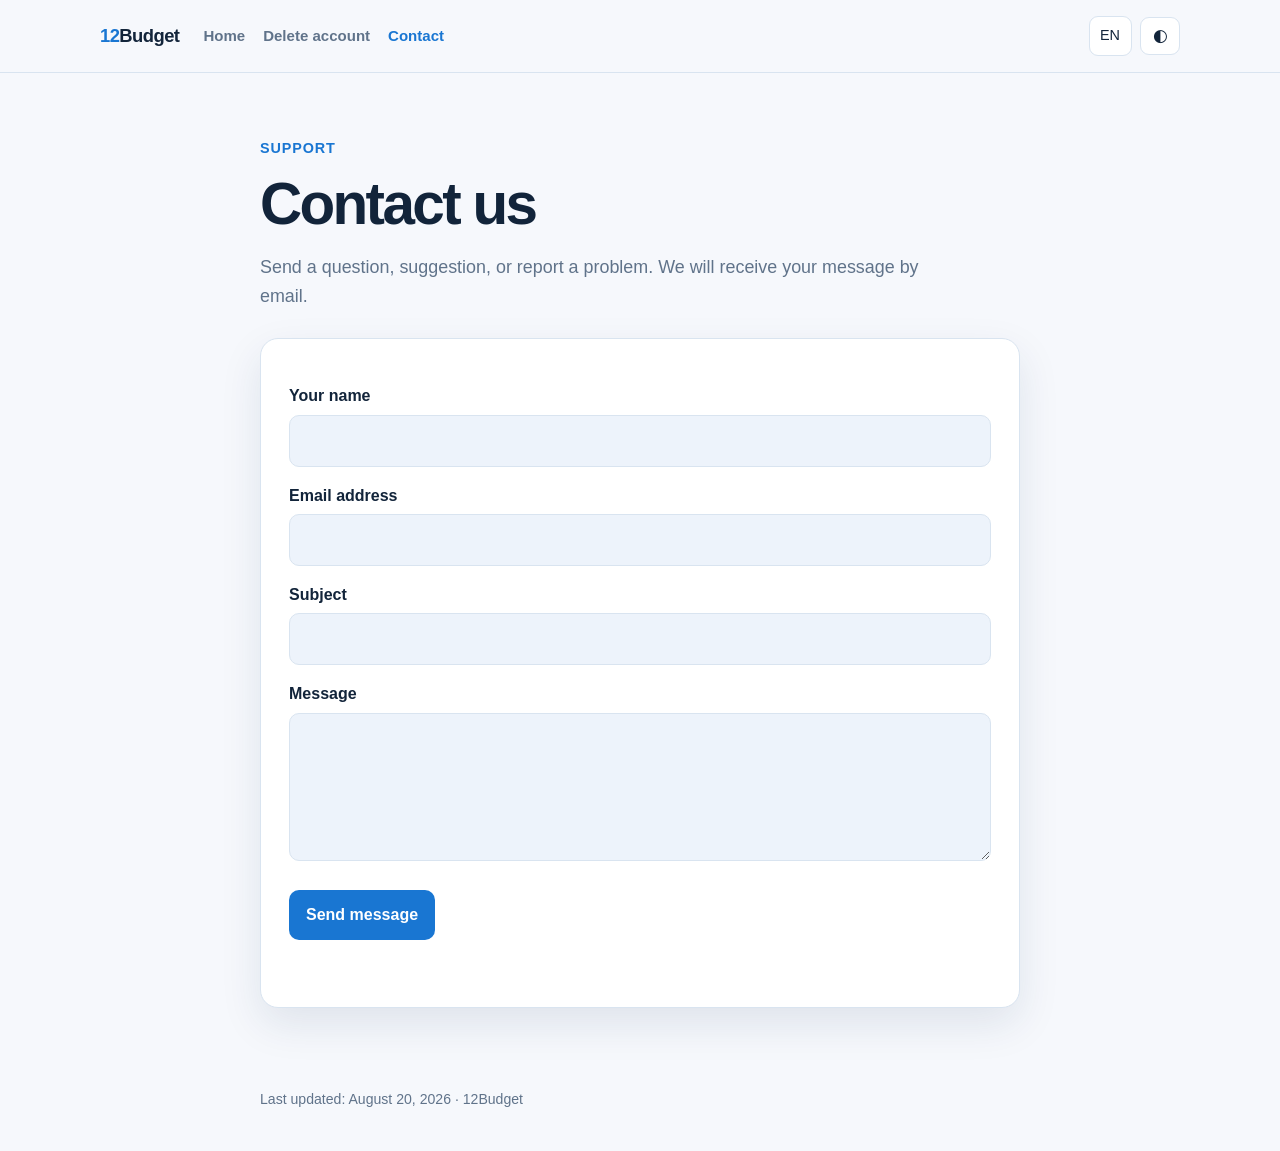
==== contact.html @ 07813cf3 "Add support page assets" ====
<!doctype html>
<html lang="en">

<head>
    <meta charset="utf-8">
    <meta name="viewport" content="width=device-width,initial-scale=1">
    <title>12Budget — Contact</title>
    <link rel="stylesheet" href="site.css">
</head>

<body>
    <header class="site-header">
        <div class="header-inner"><a class="brand" href="./"><span class="brand-mark">12</span>Budget</a>
            <nav class="site-nav"><a href="./" data-i18n="home">Home</a><a href="delete-account.html"
                    data-i18n="deletion">Delete account</a><a href="contact.html" aria-current="page"
                    data-i18n="contact">Contact</a></nav>
            <div class="controls"><select class="control" data-language aria-label="Language">
                    <option value="en">EN</option>
                    <option value="ru">RU</option>
                </select><button class="control" data-theme-toggle type="button" aria-label="Use dark theme">◐</button>
            </div>
        </div>
    </header>
    <main>
        <div class="eyebrow" data-i18n="contactEyebrow">Support</div>
        <h1 data-i18n="contactTitle">Contact us</h1>
        <p class="lead" data-i18n="contactLead">Send a question, suggestion, or report a problem. We will receive your
            message by email.</p>
        <form class="card" id="contact-form"><label for="name" data-i18n="name">Your name</label><input id="name"
                name="name" autocomplete="name" maxlength="100" required><label for="email" data-i18n="email">Email
                address</label><input id="email" name="email" type="email" autocomplete="email" maxlength="254"
                required><label for="subject" data-i18n="subject">Subject</label><input id="subject" name="subject"
                maxlength="160" required><label for="message" data-i18n="message">Message</label><textarea id="message"
                name="message" maxlength="5000" required></textarea><input class="hidden" name="website" tabindex="-1"
                autocomplete="off"><button class="button" type="submit" data-i18n="send">Send message</button>
            <p class="status" id="contact-status" aria-live="polite"></p>
        </form>
    </main>
    <footer data-i18n="lastUpdated">Last updated: August 20, 2026 · 12Budget</footer>
    <script src="site.js"></script>
    <script>const url = 'https://adljphlfxgsrteolfxcc.supabase.co', key = 'eyJhbGciOiJIUzI1NiIsInR5cCI6IkpXVCJ9.eyJpc3MiOiJzdXBhYmFzZSIsInJlZiI6ImFkbGpwaGxmeGdzcnRlb2xmeGNjIiwicm9sZSI6ImFub24iLCJpYXQiOjE3ODA5OTUwMzIsImV4cCI6MjA5NjU3MTAzMn0.FN6cKacqQr2QDLnfnfmQdyhmmmyeRwTvs9m8cIVk-yc'; document.getElementById('contact-form').addEventListener('submit', async e => { e.preventDefault(); const f = e.currentTarget, b = f.querySelector('button'), s = document.getElementById('contact-status'), t = translations[document.documentElement.lang]; b.disabled = true; s.textContent = t.sending; s.classList.remove('error'); try { const v = Object.fromEntries(new FormData(f)), r = await fetch(`${url}/functions/v1/contact-form`, { method: 'POST', headers: { apikey: key, 'Content-Type': 'application/json' }, body: JSON.stringify(v) }); if (!r.ok) throw Error(); f.reset(); s.textContent = t.sent } catch (_) { s.textContent = t.sendFailed; s.classList.add('error') } finally { b.disabled = false } })</script>
</body>

</html>
---- site.css ----
:root{color-scheme:light;--page:#f6f8fc;--surface:#fff;--surface-strong:#edf3fb;--text:#12243a;--muted:#60738a;--line:#d9e4f0;--accent:#1976d2;--accent-strong:#105eae;--danger:#c83f4c;--danger-soft:#fff1f2;--shadow:0 16px 42px rgba(22,53,86,.1)}:root[data-theme="dark"]{color-scheme:dark;--page:#071c31;--surface:#0e2d4a;--surface-strong:#103656;--text:#eef5fb;--muted:#b8cad9;--line:#2d6090;--accent:#76bdf1;--accent-strong:#9bd2fa;--danger:#ef6e74;--danger-soft:#3a1e29;--shadow:0 16px 42px rgba(0,0,0,.2)}*{box-sizing:border-box}body{margin:0;min-width:320px;background:var(--page);color:var(--text);font:16px/1.6 Inter,-apple-system,BlinkMacSystemFont,"Segoe UI",sans-serif}.site-header{border-bottom:1px solid var(--line)}.header-inner{width:min(1080px,calc(100% - 40px));min-height:72px;margin:auto;display:flex;align-items:center;gap:24px}.brand{color:var(--text);font-weight:800;text-decoration:none;font-size:1.15rem;letter-spacing:-.03em;white-space:nowrap}.brand-mark{color:var(--accent)}.site-nav{display:flex;gap:18px;margin-right:auto}.site-nav a{color:var(--muted);text-decoration:none;font-size:.94rem;font-weight:600}.site-nav a:hover,.site-nav a[aria-current="page"]{color:var(--accent)}.controls{display:flex;align-items:center;gap:8px}.control{appearance:none;min-height:38px;border:1px solid var(--line);border-radius:9px;background:var(--surface);color:var(--text);font:inherit;font-size:.9rem;padding:7px 10px;cursor:pointer}button.control{width:40px;padding:0;font-size:1.05rem}main{width:min(760px,calc(100% - 40px));margin:auto;padding:64px 0 80px}.eyebrow{color:var(--accent);font-weight:750;font-size:.9rem;letter-spacing:.06em;text-transform:uppercase}h1{font-size:clamp(2.15rem,7vw,3.65rem);line-height:1.08;letter-spacing:-.045em;margin:12px 0 18px}h2{margin:44px 0 10px;font-size:1.3rem;letter-spacing:-.02em}p,li{color:var(--muted)}.lead{max-width:660px;margin:0;font-size:1.12rem}.card{margin-top:28px;padding:28px;border:1px solid var(--line);border-radius:18px;background:var(--surface);box-shadow:var(--shadow)}.notice{margin-top:28px;padding:18px 20px;border-radius:14px;background:var(--danger-soft);border:1px solid var(--danger)}.notice strong{color:var(--text)}label{display:block;margin:16px 0 6px;color:var(--text);font-weight:700}input,textarea{width:100%;border:1px solid var(--line);border-radius:10px;background:var(--surface-strong);color:var(--text);padding:12px 13px;font:inherit}textarea{min-height:148px;resize:vertical}.button{margin-top:22px;padding:12px 17px;border:0;border-radius:10px;background:var(--accent);color:#fff;cursor:pointer;font:inherit;font-weight:750}.button:hover{background:var(--accent-strong)}.button.danger{background:var(--danger)}.button:disabled{opacity:.62;cursor:wait}.status{min-height:1.6em;margin:14px 0 0;color:var(--muted)}.status.error{color:var(--danger)}.hidden{display:none}footer{width:min(760px,calc(100% - 40px));margin:auto;padding:0 0 40px;color:var(--muted);font-size:.88rem}@media(max-width:640px){.header-inner{width:calc(100% - 28px);min-height:auto;padding:14px 0;gap:12px;flex-wrap:wrap}.site-nav{order:3;width:100%;gap:16px}main{width:calc(100% - 28px);padding:46px 0 60px}.card{padding:20px}}
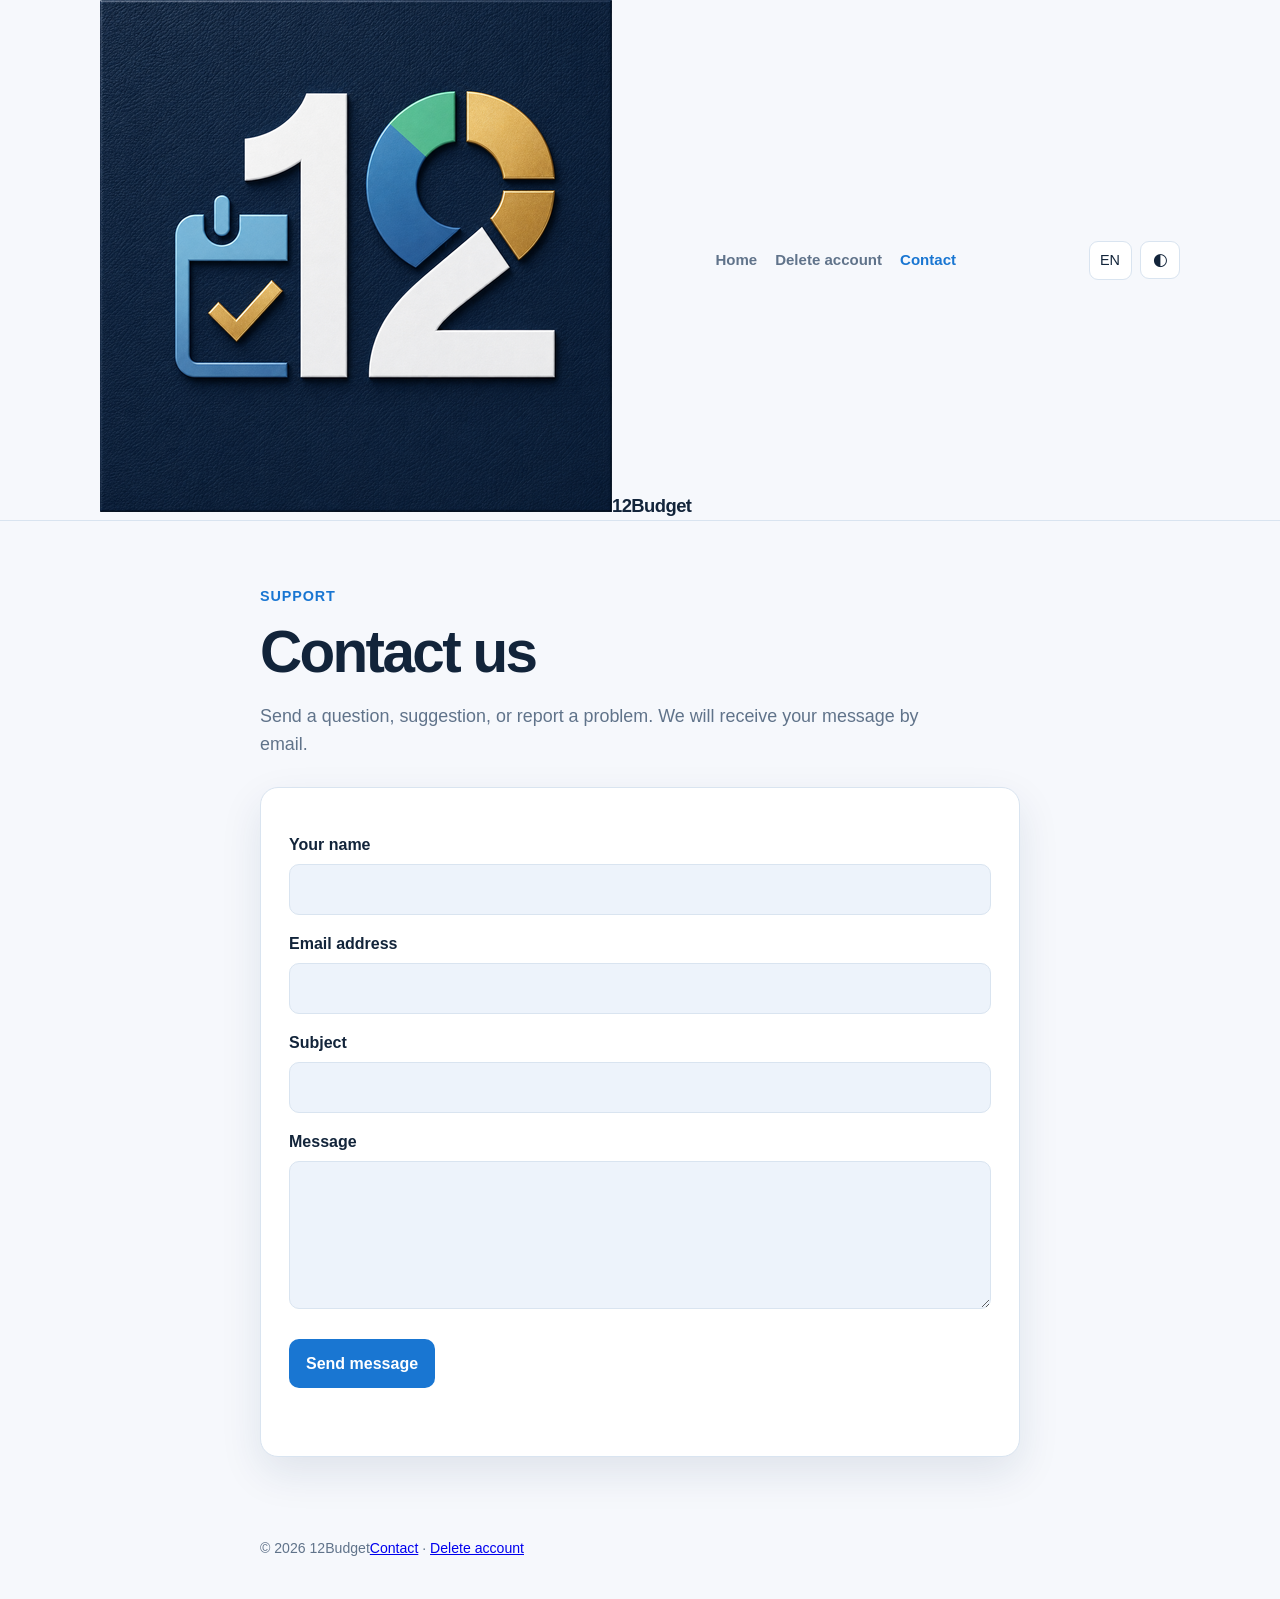
==== commit 99be6b17: "Add shared header and footer to contact page" ====
--- a/contact.html
+++ b/contact.html
@@ -10,7 +10,7 @@
 
 <body>
     <header class="site-header">
-        <div class="header-inner"><a class="brand" href="./"><span class="brand-mark">12</span>Budget</a>
+        <div class="header-inner"><a class="brand" href="./"><img class="brand-logo" src="assets/app_icon_512.png" alt="12Budget">12Budget</a>
             <nav class="site-nav"><a href="./" data-i18n="home">Home</a><a href="delete-account.html"
                     data-i18n="deletion">Delete account</a><a href="contact.html" aria-current="page"
                     data-i18n="contact">Contact</a></nav>
@@ -36,7 +36,7 @@
             <p class="status" id="contact-status" aria-live="polite"></p>
         </form>
     </main>
-    <footer data-i18n="lastUpdated">Last updated: August 20, 2026 · 12Budget</footer>
+    <footer><div class="footer-row"><span>© 2026 12Budget</span><span><a href="contact.html" data-i18n="contact">Contact</a> · <a href="delete-account.html" data-i18n="deletion">Delete account</a></span></div></footer>
     <script src="site.js"></script>
     <script>const url = 'https://adljphlfxgsrteolfxcc.supabase.co', key = 'eyJhbGciOiJIUzI1NiIsInR5cCI6IkpXVCJ9.eyJpc3MiOiJzdXBhYmFzZSIsInJlZiI6ImFkbGpwaGxmeGdzcnRlb2xmeGNjIiwicm9sZSI6ImFub24iLCJpYXQiOjE3ODA5OTUwMzIsImV4cCI6MjA5NjU3MTAzMn0.FN6cKacqQr2QDLnfnfmQdyhmmmyeRwTvs9m8cIVk-yc'; document.getElementById('contact-form').addEventListener('submit', async e => { e.preventDefault(); const f = e.currentTarget, b = f.querySelector('button'), s = document.getElementById('contact-status'), t = translations[document.documentElement.lang]; b.disabled = true; s.textContent = t.sending; s.classList.remove('error'); try { const v = Object.fromEntries(new FormData(f)), r = await fetch(`${url}/functions/v1/contact-form`, { method: 'POST', headers: { apikey: key, 'Content-Type': 'application/json' }, body: JSON.stringify(v) }); if (!r.ok) throw Error(); f.reset(); s.textContent = t.sent } catch (_) { s.textContent = t.sendFailed; s.classList.add('error') } finally { b.disabled = false } })</script>
 </body>
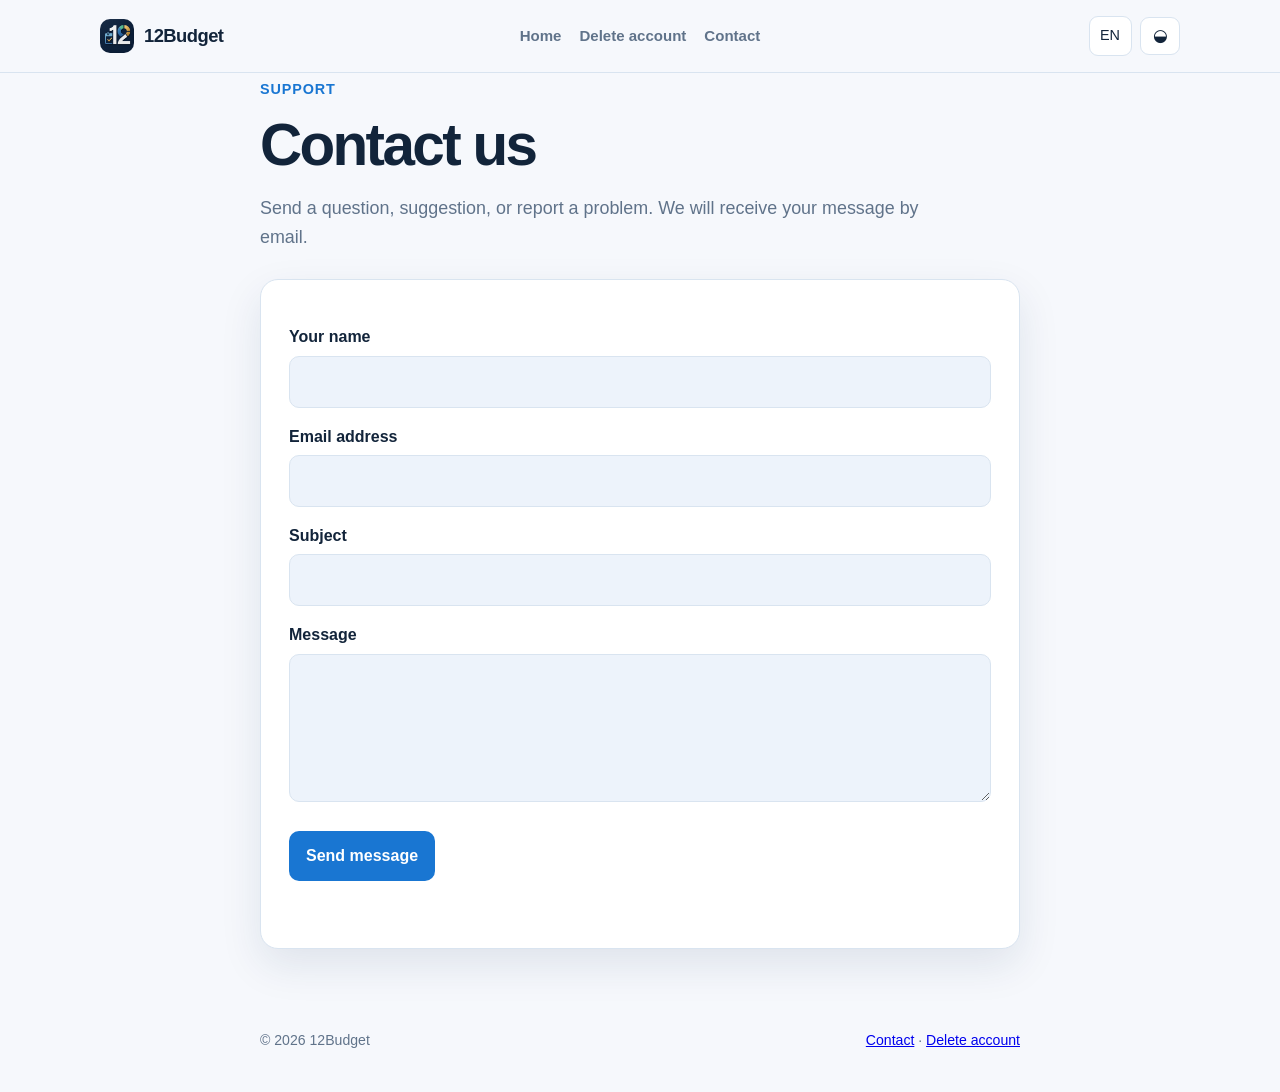
==== commit 6e093971: "Add files via upload" ====
--- a/contact.html
+++ b/contact.html
@@ -6,10 +6,11 @@
     <meta name="viewport" content="width=device-width,initial-scale=1">
     <title>12Budget — Contact</title>
     <link rel="stylesheet" href="site.css">
+    <link rel="stylesheet" href="components.css">
 </head>
 
-<body>
-    <header class="site-header">
+<body data-page="contact">
+    <div data-site-header>
         <div class="header-inner"><a class="brand" href="./"><img class="brand-logo" src="assets/app_icon_512.png" alt="12Budget">12Budget</a>
             <nav class="site-nav"><a href="./" data-i18n="home">Home</a><a href="delete-account.html"
                     data-i18n="deletion">Delete account</a><a href="contact.html" aria-current="page"
@@ -20,7 +21,7 @@
                 </select><button class="control" data-theme-toggle type="button" aria-label="Use dark theme">◐</button>
             </div>
         </div>
-    </header>
+    </div>
     <main>
         <div class="eyebrow" data-i18n="contactEyebrow">Support</div>
         <h1 data-i18n="contactTitle">Contact us</h1>
@@ -36,9 +37,11 @@
             <p class="status" id="contact-status" aria-live="polite"></p>
         </form>
     </main>
+    <div data-site-footer></div>
     <footer><div class="footer-row"><span>© 2026 12Budget</span><span><a href="contact.html" data-i18n="contact">Contact</a> · <a href="delete-account.html" data-i18n="deletion">Delete account</a></span></div></footer>
+    <script src="components.js"></script>
     <script src="site.js"></script>
     <script>const url = 'https://adljphlfxgsrteolfxcc.supabase.co', key = 'eyJhbGciOiJIUzI1NiIsInR5cCI6IkpXVCJ9.eyJpc3MiOiJzdXBhYmFzZSIsInJlZiI6ImFkbGpwaGxmeGdzcnRlb2xmeGNjIiwicm9sZSI6ImFub24iLCJpYXQiOjE3ODA5OTUwMzIsImV4cCI6MjA5NjU3MTAzMn0.FN6cKacqQr2QDLnfnfmQdyhmmmyeRwTvs9m8cIVk-yc'; document.getElementById('contact-form').addEventListener('submit', async e => { e.preventDefault(); const f = e.currentTarget, b = f.querySelector('button'), s = document.getElementById('contact-status'), t = translations[document.documentElement.lang]; b.disabled = true; s.textContent = t.sending; s.classList.remove('error'); try { const v = Object.fromEntries(new FormData(f)), r = await fetch(`${url}/functions/v1/contact-form`, { method: 'POST', headers: { apikey: key, 'Content-Type': 'application/json' }, body: JSON.stringify(v) }); if (!r.ok) throw Error(); f.reset(); s.textContent = t.sent } catch (_) { s.textContent = t.sendFailed; s.classList.add('error') } finally { b.disabled = false } })</script>
 </body>
 
-</html>+</html>
--- a/site.css
+++ b/site.css
@@ -1 +1,285 @@
-:root{color-scheme:light;--page:#f6f8fc;--surface:#fff;--surface-strong:#edf3fb;--text:#12243a;--muted:#60738a;--line:#d9e4f0;--accent:#1976d2;--accent-strong:#105eae;--danger:#c83f4c;--danger-soft:#fff1f2;--shadow:0 16px 42px rgba(22,53,86,.1)}:root[data-theme="dark"]{color-scheme:dark;--page:#071c31;--surface:#0e2d4a;--surface-strong:#103656;--text:#eef5fb;--muted:#b8cad9;--line:#2d6090;--accent:#76bdf1;--accent-strong:#9bd2fa;--danger:#ef6e74;--danger-soft:#3a1e29;--shadow:0 16px 42px rgba(0,0,0,.2)}*{box-sizing:border-box}body{margin:0;min-width:320px;background:var(--page);color:var(--text);font:16px/1.6 Inter,-apple-system,BlinkMacSystemFont,"Segoe UI",sans-serif}.site-header{border-bottom:1px solid var(--line)}.header-inner{width:min(1080px,calc(100% - 40px));min-height:72px;margin:auto;display:flex;align-items:center;gap:24px}.brand{color:var(--text);font-weight:800;text-decoration:none;font-size:1.15rem;letter-spacing:-.03em;white-space:nowrap}.brand-mark{color:var(--accent)}.site-nav{display:flex;gap:18px;margin-right:auto}.site-nav a{color:var(--muted);text-decoration:none;font-size:.94rem;font-weight:600}.site-nav a:hover,.site-nav a[aria-current="page"]{color:var(--accent)}.controls{display:flex;align-items:center;gap:8px}.control{appearance:none;min-height:38px;border:1px solid var(--line);border-radius:9px;background:var(--surface);color:var(--text);font:inherit;font-size:.9rem;padding:7px 10px;cursor:pointer}button.control{width:40px;padding:0;font-size:1.05rem}main{width:min(760px,calc(100% - 40px));margin:auto;padding:64px 0 80px}.eyebrow{color:var(--accent);font-weight:750;font-size:.9rem;letter-spacing:.06em;text-transform:uppercase}h1{font-size:clamp(2.15rem,7vw,3.65rem);line-height:1.08;letter-spacing:-.045em;margin:12px 0 18px}h2{margin:44px 0 10px;font-size:1.3rem;letter-spacing:-.02em}p,li{color:var(--muted)}.lead{max-width:660px;margin:0;font-size:1.12rem}.card{margin-top:28px;padding:28px;border:1px solid var(--line);border-radius:18px;background:var(--surface);box-shadow:var(--shadow)}.notice{margin-top:28px;padding:18px 20px;border-radius:14px;background:var(--danger-soft);border:1px solid var(--danger)}.notice strong{color:var(--text)}label{display:block;margin:16px 0 6px;color:var(--text);font-weight:700}input,textarea{width:100%;border:1px solid var(--line);border-radius:10px;background:var(--surface-strong);color:var(--text);padding:12px 13px;font:inherit}textarea{min-height:148px;resize:vertical}.button{margin-top:22px;padding:12px 17px;border:0;border-radius:10px;background:var(--accent);color:#fff;cursor:pointer;font:inherit;font-weight:750}.button:hover{background:var(--accent-strong)}.button.danger{background:var(--danger)}.button:disabled{opacity:.62;cursor:wait}.status{min-height:1.6em;margin:14px 0 0;color:var(--muted)}.status.error{color:var(--danger)}.hidden{display:none}footer{width:min(760px,calc(100% - 40px));margin:auto;padding:0 0 40px;color:var(--muted);font-size:.88rem}@media(max-width:640px){.header-inner{width:calc(100% - 28px);min-height:auto;padding:14px 0;gap:12px;flex-wrap:wrap}.site-nav{order:3;width:100%;gap:16px}main{width:calc(100% - 28px);padding:46px 0 60px}.card{padding:20px}}
+:root {
+    color-scheme: light;
+    --page: #f6f8fc;
+    --surface: #fff;
+    --surface-strong: #edf3fb;
+    --text: #12243a;
+    --muted: #60738a;
+    --line: #d9e4f0;
+    --accent: #1976d2;
+    --accent-strong: #105eae;
+    --danger: #c83f4c;
+    --danger-soft: #fff1f2;
+    --shadow: 0 16px 42px rgba(22, 53, 86, .1)
+}
+
+:root[data-theme="dark"] {
+    color-scheme: dark;
+    --page: #071c31;
+    --surface: #0e2d4a;
+    --surface-strong: #103656;
+    --text: #eef5fb;
+    --muted: #b8cad9;
+    --line: #2d6090;
+    --accent: #76bdf1;
+    --accent-strong: #9bd2fa;
+    --danger: #ef6e74;
+    --danger-soft: #3a1e29;
+    --shadow: 0 16px 42px rgba(0, 0, 0, .2)
+}
+
+* {
+    box-sizing: border-box
+}
+
+body {
+    margin: 0;
+    min-width: 320px;
+    background: var(--page);
+    color: var(--text);
+    font: 16px/1.6 Inter, -apple-system, BlinkMacSystemFont, "Segoe UI", sans-serif
+}
+
+.site-header {
+    border-bottom: 1px solid var(--line)
+}
+
+.header-inner {
+    width: min(1080px, calc(100% - 40px));
+    min-height: 72px;
+    margin: auto;
+    display: flex;
+    align-items: center;
+    gap: 24px
+}
+
+.brand {
+    color: var(--text);
+    font-weight: 800;
+    display: flex;
+    align-items: center;
+    gap: 10px;
+    text-decoration: none;
+    font-size: 1.15rem;
+    letter-spacing: -.03em;
+    white-space: nowrap
+}
+
+.brand-mark {
+    color: var(--accent)
+}
+
+.brand-logo {
+    width: 34px;
+    height: 34px;
+    border-radius: 10px;
+    object-fit: cover
+}
+
+.footer-row {
+    display: flex;
+    justify-content: space-between;
+    gap: 16px;
+    flex-wrap: wrap
+}
+
+.footer-row a:hover {
+    color: var(--accent)
+}
+
+.site-nav {
+    display: flex;
+    gap: 18px;
+    margin-right: auto
+}
+
+.site-nav a {
+    color: var(--muted);
+    text-decoration: none;
+    font-size: .94rem;
+    font-weight: 600
+}
+
+.site-nav a:hover,
+.site-nav a[aria-current="page"] {
+    color: var(--accent)
+}
+
+.controls {
+    display: flex;
+    align-items: center;
+    gap: 8px
+}
+
+.control {
+    appearance: none;
+    min-height: 38px;
+    border: 1px solid var(--line);
+    border-radius: 9px;
+    background: var(--surface);
+    color: var(--text);
+    font: inherit;
+    font-size: .9rem;
+    padding: 7px 10px;
+    cursor: pointer
+}
+
+button.control {
+    width: 40px;
+    padding: 0;
+    font-size: 1.05rem
+}
+
+main {
+    width: min(760px, calc(100% - 40px));
+    margin: auto;
+    padding: 5px 0 80px
+}
+
+.eyebrow {
+    color: var(--accent);
+    font-weight: 750;
+    font-size: .9rem;
+    letter-spacing: .06em;
+    text-transform: uppercase
+}
+
+h1 {
+    font-size: clamp(2.15rem, 7vw, 3.65rem);
+    line-height: 1.08;
+    letter-spacing: -.045em;
+    margin: 12px 0 18px
+}
+
+h2 {
+    margin: 44px 0 10px;
+    font-size: 1.3rem;
+    letter-spacing: -.02em
+}
+
+p,
+li {
+    color: var(--muted)
+}
+
+.lead {
+    max-width: 660px;
+    margin: 0;
+    font-size: 1.12rem
+}
+
+.card {
+    margin-top: 28px;
+    padding: 28px;
+    border: 1px solid var(--line);
+    border-radius: 18px;
+    background: var(--surface);
+    box-shadow: var(--shadow)
+}
+
+.notice {
+    margin-top: 28px;
+    padding: 18px 20px;
+    border-radius: 14px;
+    background: var(--danger-soft);
+    border: 1px solid var(--danger)
+}
+
+.notice strong {
+    color: var(--text)
+}
+
+label {
+    display: block;
+    margin: 16px 0 6px;
+    color: var(--text);
+    font-weight: 700
+}
+
+input,
+textarea {
+    width: 100%;
+    border: 1px solid var(--line);
+    border-radius: 10px;
+    background: var(--surface-strong);
+    color: var(--text);
+    padding: 12px 13px;
+    font: inherit
+}
+
+textarea {
+    min-height: 148px;
+    resize: vertical
+}
+
+.button {
+    margin-top: 22px;
+    padding: 12px 17px;
+    border: 0;
+    border-radius: 10px;
+    background: var(--accent);
+    color: #fff;
+    cursor: pointer;
+    font: inherit;
+    font-weight: 750
+}
+
+.button:hover {
+    background: var(--accent-strong)
+}
+
+.button.danger {
+    background: var(--danger)
+}
+
+.button:disabled {
+    opacity: .62;
+    cursor: wait
+}
+
+.status {
+    min-height: 1.6em;
+    margin: 14px 0 0;
+    color: var(--muted)
+}
+
+.status.error {
+    color: var(--danger)
+}
+
+.hidden {
+    display: none
+}
+
+footer {
+    width: min(760px, calc(100% - 40px));
+    margin: auto;
+    padding: 0 0 40px;
+    color: var(--muted);
+    font-size: .88rem
+}
+
+@media(max-width:640px) {
+    .header-inner {
+        width: calc(100% - 28px);
+        min-height: auto;
+        padding: 14px 0;
+        gap: 12px;
+        flex-wrap: wrap
+    }
+
+    .site-nav {
+        order: 3;
+        width: 100%;
+        gap: 16px
+    }
+
+    main {
+        width: calc(100% - 28px);
+        padding: 46px 0 60px
+    }
+
+    .card {
+        padding: 20px
+    }
+}
--- a/components.css
+++ b/components.css
@@ -0,0 +1,14 @@
+[data-site-header]{border-bottom:1px solid var(--line)}
+[data-site-header]>nav{width:min(1080px,calc(100% - 40px));min-height:72px;margin:auto;display:flex;align-items:center;gap:24px}
+footer:not([data-shared-footer]){display:none}
+@media(max-width:640px){[data-site-header]>nav{width:calc(100% - 28px);min-height:auto;padding:14px 0;gap:12px;flex-wrap:wrap}}
+
+/* Keep navigation centered between the logo and the language/theme controls. */
+.header-inner{position:relative}
+.site-nav{position:absolute;left:50%;margin:0;transform:translateX(-50%)}
+.site-nav a{white-space:nowrap}
+.header-inner .controls{margin-left:auto}
+[data-site-header]>nav{position:relative}
+[data-site-header]>nav .page-links{position:absolute;left:50%;margin:0;transform:translateX(-50%)}
+[data-site-header]>nav .controls{margin-left:auto}
+@media(max-width:640px){.site-nav{position:static;justify-content:center;transform:none}.header-inner .controls{margin-left:0}[data-site-header]>nav .page-links{position:static;transform:none;margin-left:auto}}
